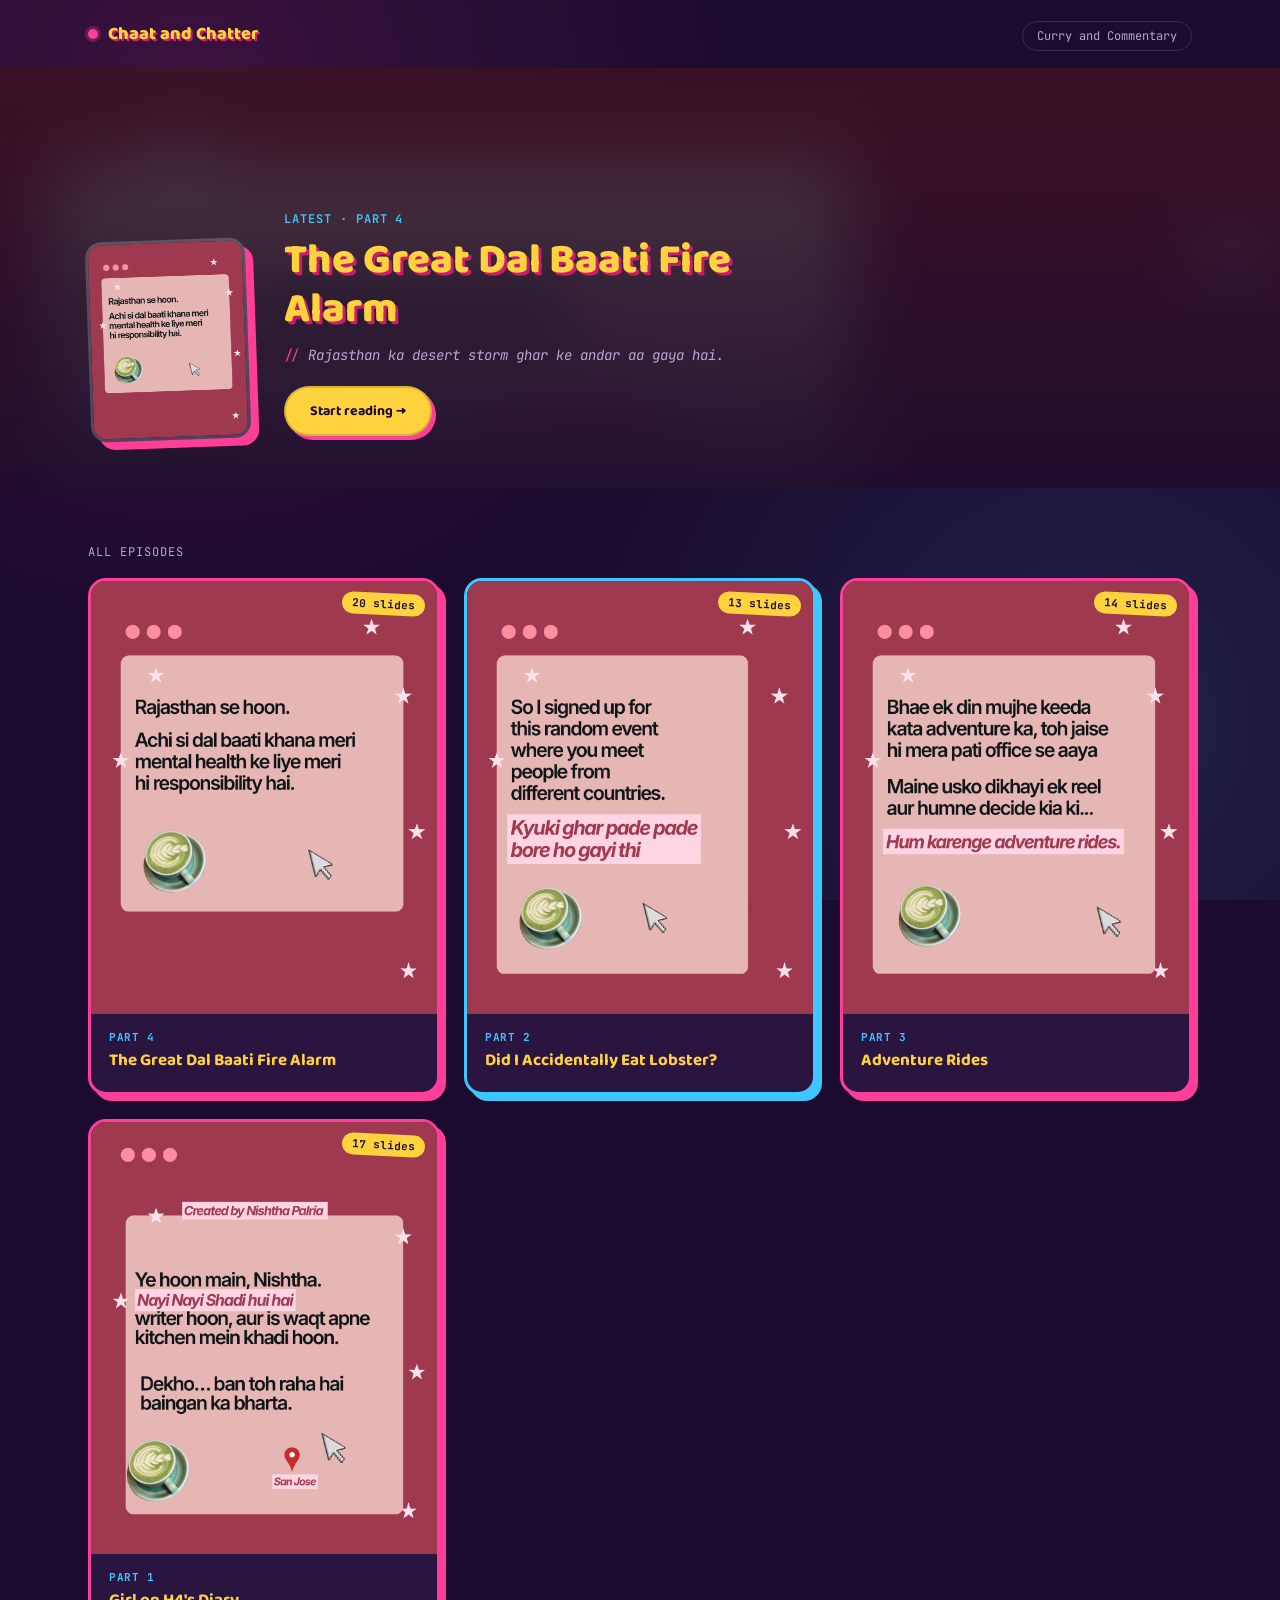
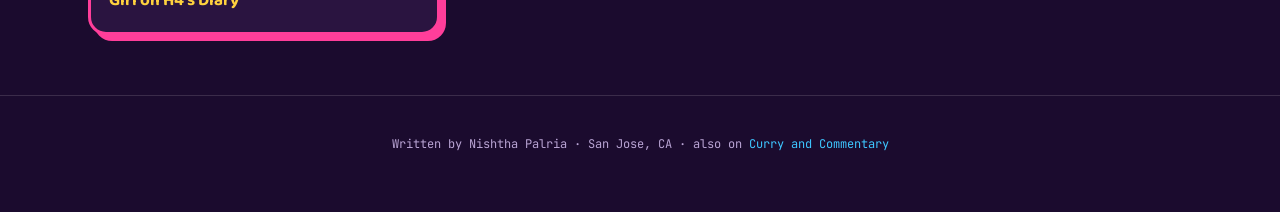
==== index.html @ 263d4913 "Add files via upload" ====
<!DOCTYPE html>
<html lang="en">
<head>
<meta charset="UTF-8">
<meta name="viewport" content="width=device-width, initial-scale=1.0">
<title>Chaat and Chatter</title>
<meta name="description" content="A swipe-through diary of small disasters, one green card at a time.">
<link rel="stylesheet" href="style.css">
</head>
<body>

  <header class="site-header">
    <div class="brand"><span class="dot"></span> Chaat and Chatter</div>
    <nav><a href="https://nishthapalria.github.io/curryandcommentary/">Curry and Commentary</a></nav>
  </header>

  <section class="hero">
    <div class="hero-bg" style="background-image: url('part4-slide-11.png');"></div>
    <div class="hero-scrim"></div>
    <div class="hero-content">
      <div class="hero-cover"><img src="part4-slide-01.png" alt=""></div>
      <div class="hero-text">
        <div class="hero-kicker">Latest &middot; Part 4</div>
        <h1 class="hero-title">The Great Dal Baati Fire Alarm</h1>
        <p class="hero-hook">Rajasthan ka desert storm ghar ke andar aa gaya hai.</p>
        <a class="hero-cta" href="part4.html">Start reading &rarr;</a>
      </div>
    </div>
  </section>

  <div class="section-label">All episodes</div>
  <div class="episode-grid">

    <a class="ep-card" href="part4.html">
      <div class="ep-card-img">
        <img src="part4-slide-01.png" alt="">
        <div class="ep-card-count">20 slides</div>
      </div>
      <div class="ep-card-body">
        <div class="ep-card-part">Part 4</div>
        <div class="ep-card-title">The Great Dal Baati Fire Alarm</div>
      </div>
    </a>

    <a class="ep-card" href="part2.html">
      <div class="ep-card-img">
        <img src="part2-slide-01.png" alt="">
        <div class="ep-card-count">13 slides</div>
      </div>
      <div class="ep-card-body">
        <div class="ep-card-part">Part 2</div>
        <div class="ep-card-title">Did I Accidentally Eat Lobster?</div>
      </div>
    </a>

    <a class="ep-card" href="part3.html">
      <div class="ep-card-img">
        <img src="part3-slide-01.png" alt="">
        <div class="ep-card-count">14 slides</div>
      </div>
      <div class="ep-card-body">
        <div class="ep-card-part">Part 3</div>
        <div class="ep-card-title">Adventure Rides</div>
      </div>
    </a>

    <a class="ep-card" href="part1.html">
      <div class="ep-card-img">
        <img src="part1-slide-01.png" alt="">
        <div class="ep-card-count">17 slides</div>
      </div>
      <div class="ep-card-body">
        <div class="ep-card-part">Part 1</div>
        <div class="ep-card-title">Girl on H4's Diary</div>
      </div>
    </a>

  </div>

  <footer class="site-footer">Written by Nishtha Palria &middot; San Jose, CA &middot; also on <a href="https://nishthapalria.github.io/curryandcommentary/" style="color: var(--blue);">Curry and Commentary</a></footer>

</body>
</html>
---- style.css ----
@import url('https://fonts.googleapis.com/css2?family=Baloo+2:wght@500;600;700;800&family=JetBrains+Mono:ital,wght@0,400;0,500;0,600;1,400;1,500&family=Sora:wght@400;500&display=swap');

* { box-sizing: border-box; }
:root {
  --bg: #1B0B2E;
  --bg-card: #2A1440;
  --pink: #FF3E9A;
  --pink-deep: #C91C6E;
  --blue: #3EC6FF;
  --yellow: #FFD23E;
  --text: #E8DFF5;
  --text-soft: #b9a4d4;
  --line: rgba(253,246,241,0.14);
}
body {
  margin: 0;
  background: var(--bg);
  background-image:
    radial-gradient(circle at 15% 10%, rgba(255,62,154,0.14), transparent 40%),
    radial-gradient(circle at 85% 80%, rgba(62,198,255,0.12), transparent 40%);
  background-attachment: fixed;
  color: var(--text);
  font-family: 'JetBrains Mono', monospace;
  -webkit-font-smoothing: antialiased;
}
a { color: inherit; text-decoration: none; }
img { max-width: 100%; display: block; }

.site-header {
  display: flex;
  align-items: center;
  justify-content: space-between;
  padding: 20px 28px;
  max-width: 1160px;
  margin: 0 auto;
}
.site-header .brand {
  display: flex;
  align-items: center;
  gap: 10px;
  font-family: 'Baloo 2', sans-serif;
  font-weight: 800;
  font-size: 18px;
  color: var(--yellow);
  text-shadow: 2px 2px 0 var(--pink-deep);
}
.site-header .brand .dot {
  width: 10px; height: 10px; border-radius: 50%; background: var(--pink);
  box-shadow: 0 0 0 3px rgba(255,62,154,0.25);
}
.site-header nav a {
  font-size: 12px;
  color: var(--text-soft);
  border: 1.5px solid var(--line);
  padding: 6px 14px;
  border-radius: 999px;
}
.site-footer {
  text-align: center;
  padding: 40px 24px 60px;
  font-size: 12px;
  color: var(--text-soft);
  border-top: 1px solid var(--line);
  margin-top: 40px;
}

.hero {
  position: relative;
  overflow: hidden;
  margin: 0 0 56px;
  min-height: 420px;
  display: flex;
  align-items: flex-end;
}
.hero-bg {
  position: absolute; inset: 0;
  background-size: cover;
  background-position: center 20%;
  filter: blur(30px) brightness(0.4) saturate(1.3);
  transform: scale(1.15);
}
.hero-scrim {
  position: absolute; inset: 0;
  background: linear-gradient(180deg, rgba(27,11,46,0.25) 0%, rgba(27,11,46,0.9) 100%);
}
.hero-content {
  position: relative;
  z-index: 2;
  max-width: 1160px;
  margin: 0 auto;
  width: 100%;
  padding: 48px 28px 48px;
  display: flex;
  align-items: flex-end;
  gap: 36px;
}
.hero-cover {
  width: 160px;
  aspect-ratio: 4/5;
  border-radius: 16px;
  overflow: hidden;
  box-shadow: 8px 8px 0 var(--pink);
  flex-shrink: 0;
  border: 3px solid rgba(255,255,255,0.2);
  transform: rotate(-2deg);
}
.hero-cover img { width: 100%; height: 100%; object-fit: cover; }
.hero-text { padding-bottom: 4px; }
.hero-kicker {
  font-size: 12px; letter-spacing: 0.08em; text-transform: uppercase;
  color: var(--blue); margin-bottom: 10px; font-weight: 600;
}
.hero-title {
  font-family: 'Baloo 2', sans-serif; font-weight: 800;
  font-size: clamp(26px, 4vw, 42px); line-height: 1.15; margin: 0 0 12px; max-width: 560px;
  color: var(--yellow); text-shadow: 3px 3px 0 var(--pink-deep);
}
.hero-hook { font-style: italic; font-size: 14px; color: var(--text-soft); max-width: 480px; margin: 0 0 22px; }
.hero-hook::before { content: "// "; color: var(--pink); font-style: normal; }
.hero-cta {
  display: inline-flex; align-items: center; gap: 8px;
  background: var(--yellow); color: var(--bg);
  font-weight: 700; font-size: 14px; font-family: 'Baloo 2', sans-serif;
  padding: 12px 24px; border-radius: 999px;
  border: 2px solid rgba(0,0,0,0.15);
  box-shadow: 4px 4px 0 var(--pink);
  transition: transform 0.15s ease, box-shadow 0.15s ease;
}
.hero-cta:hover { transform: translate(-2px,-2px); box-shadow: 6px 6px 0 var(--pink); }

.section-label {
  max-width: 1160px; margin: 0 auto; padding: 0 28px;
  font-size: 12px; letter-spacing: 0.08em; text-transform: uppercase; color: var(--text-soft);
  margin-bottom: 18px;
}
.episode-grid {
  max-width: 1160px; margin: 0 auto 60px; padding: 0 28px;
  display: grid; grid-template-columns: repeat(3, minmax(0,1fr)); gap: 24px;
}
.ep-card {
  border-radius: 18px; overflow: hidden; background: var(--bg-card);
  border: 3px solid var(--pink);
  box-shadow: 6px 6px 0 var(--pink);
  transition: transform 0.15s ease, box-shadow 0.15s ease;
}
.ep-card:nth-child(2) { border-color: var(--blue); box-shadow: 6px 6px 0 var(--blue); }
.ep-card:hover { transform: translate(-3px,-3px); }
.ep-card:nth-child(1):hover { box-shadow: 9px 9px 0 var(--pink); }
.ep-card:nth-child(2):hover { box-shadow: 9px 9px 0 var(--blue); }
.ep-card:nth-child(3):hover { box-shadow: 9px 9px 0 var(--pink); }
.ep-card-img { aspect-ratio: 4/5; overflow: hidden; position: relative; }
.ep-card-img img { width: 100%; height: 100%; object-fit: cover; }
.ep-card-count {
  position: absolute; top: 12px; right: 12px;
  background: var(--yellow); color: var(--bg);
  font-size: 11px; font-weight: 700; padding: 4px 10px; border-radius: 999px;
  transform: rotate(3deg);
}
.ep-card-body { padding: 16px 18px 20px; }
.ep-card-part { font-size: 11px; letter-spacing: 0.06em; text-transform: uppercase; color: var(--blue); font-weight: 700; }
.ep-card-title { font-family: 'Baloo 2', sans-serif; font-size: 17px; font-weight: 700; margin: 6px 0 0; line-height: 1.3; color: var(--yellow); }
@media (max-width: 760px) {
  .episode-grid { grid-template-columns: 1fr; }
  .hero-content { flex-direction: column; align-items: flex-start; }
  .hero-cover { width: 120px; }
}

.viewer-page { position: relative; min-height: 100vh; }
.viewer-ambient { position: fixed; inset: 0; z-index: 0; overflow: hidden; }
.viewer-ambient img {
  width: 100%; height: 100%; object-fit: cover;
  filter: blur(44px) brightness(0.35) saturate(1.3);
  transform: scale(1.2);
  transition: opacity 0.4s ease;
}
.viewer-ambient::after {
  content: ""; position: absolute; inset: 0;
  background:
    radial-gradient(circle at 15% 10%, rgba(255,62,154,0.18), transparent 40%),
    radial-gradient(circle at 85% 80%, rgba(62,198,255,0.16), transparent 40%),
    rgba(27,11,46,0.35);
}
.viewer-header { position: relative; z-index: 2; }

.viewer-layout {
  position: relative; z-index: 2;
  max-width: 1160px; margin: 0 auto;
  padding: 20px 28px 80px;
  display: grid;
  grid-template-columns: 1fr;
  gap: 40px;
}
@media (min-width: 900px) {
  .viewer-layout { grid-template-columns: 420px 1fr; align-items: start; }
  .viewer-stage-col { position: sticky; top: 32px; }
}

.h4d-carousel-wrap { width: 100%; max-width: 420px; margin: 0 auto; }
.h4d-stage {
  position: relative; border-radius: 26px; overflow: hidden;
  background: var(--bg-card);
  border: 4px solid var(--pink);
  box-shadow: 10px 10px 0 var(--blue);
}
.h4d-track { display: flex; overflow-x: auto; scroll-snap-type: x mandatory; scrollbar-width: none; -ms-overflow-style: none; touch-action: pan-y; }
.h4d-track::-webkit-scrollbar { display: none; }
.h4d-slide { flex: 0 0 100%; scroll-snap-align: center; aspect-ratio: 4 / 5; }
.h4d-slide img { width: 100%; height: 100%; object-fit: cover; display: block; }
.h4d-nav-btn {
  position: absolute; top: 50%; transform: translateY(-50%);
  width: 40px; height: 40px; border-radius: 50%;
  border: 2px solid var(--bg); background: var(--yellow); color: var(--bg);
  font-size: 18px; display: flex; align-items: center; justify-content: center; cursor: pointer;
  box-shadow: 3px 3px 0 rgba(0,0,0,0.4);
}
.h4d-nav-prev { left: 12px; }
.h4d-nav-next { right: 12px; }
.h4d-nav-btn:disabled { opacity: 0.25; cursor: default; pointer-events: none; }
.h4d-counter {
  position: absolute; top: 14px; right: 16px;
  background: var(--pink); color: #fff;
  font-size: 12px; font-weight: 700; padding: 4px 10px; border-radius: 999px;
}
.h4d-dots { display: flex; justify-content: center; gap: 6px; margin-top: 16px; flex-wrap: wrap; }
.h4d-dot { width: 8px; height: 8px; border-radius: 50%; background: rgba(253,246,241,0.25); border: none; padding: 0; cursor: pointer; }
.h4d-dot.active { background: var(--yellow); transform: scale(1.3); }
.swipe-hint { text-align: center; font-size: 12px; color: var(--text-soft); margin-top: 14px; }
.swipe-hint::before { content: "> "; color: var(--pink); }

.engagement { text-align: center; margin-top: 20px; }
.engagement #like-btn {
  font-family: 'Baloo 2', sans-serif; font-weight: 700; font-size: 0.9rem;
  background: var(--bg-card); border: 2px solid var(--pink); color: var(--text);
  padding: 10px 22px; border-radius: 999px; cursor: pointer;
  box-shadow: 3px 3px 0 var(--pink);
  transition: transform 0.15s ease, box-shadow 0.15s ease;
}
.engagement #like-btn:hover { transform: translate(-2px,-2px); box-shadow: 5px 5px 0 var(--pink); }
#disqus_thread { margin-top: 20px; }
.ep-info #disqus_thread { color-scheme: dark; }

.ep-info .back-link { font-size: 13px; color: var(--text-soft); display: inline-flex; align-items: center; gap: 6px; margin-bottom: 18px; }
.ep-info .part-label { font-size: 12px; letter-spacing: 0.08em; text-transform: uppercase; color: var(--blue); font-weight: 700; }
.ep-info h1 {
  font-family: 'Baloo 2', sans-serif; font-weight: 800;
  font-size: clamp(26px, 3.4vw, 36px); margin: 10px 0 14px; line-height: 1.2;
  color: var(--yellow); text-shadow: 3px 3px 0 var(--pink-deep);
}
.ep-info .hook { font-style: italic; font-size: 14px; color: var(--text-soft); margin: 0 0 24px; max-width: 480px; }
.ep-info .hook::before { content: "// "; color: var(--pink); font-style: normal; }
.ep-info .meta-row { display: flex; gap: 12px; font-size: 12px; color: var(--text-soft); margin-bottom: 28px; }
.ep-info .meta-row span {
  background: var(--bg-card); border: 1px solid var(--line);
  padding: 5px 12px; border-radius: 999px;
}
.ep-info .divider { height: 2px; background: repeating-linear-gradient(90deg, var(--pink), var(--pink) 6px, transparent 6px, transparent 12px); margin: 28px 0; opacity: 0.5; }
.ep-story { margin: 8px 0 4px; max-width: 480px; }
.ep-story p { font-family: 'Sora', sans-serif; font-weight: 400; font-size: 0.95rem; line-height: 1.8; color: var(--text); margin: 0 0 16px; }
.ep-story p.story-closing { font-style: italic; color: var(--text-soft); border-left: 2px solid var(--pink); padding-left: 14px; }
.more-label { font-size: 12px; letter-spacing: 0.08em; text-transform: uppercase; color: var(--text-soft); margin-bottom: 14px; }
.more-list { display: flex; flex-direction: column; gap: 12px; }
.more-card {
  display: flex; gap: 14px; align-items: center;
  background: var(--bg-card);
  border: 2px solid var(--line);
  border-radius: 14px; padding: 10px;
  transition: border-color 0.2s ease, transform 0.15s ease;
}
.more-card:hover { border-color: var(--blue); transform: translateX(3px); }
.more-card img { width: 52px; height: 65px; object-fit: cover; border-radius: 8px; flex-shrink: 0; border: 2px solid rgba(255,255,255,0.15); }
.more-card .mc-part { font-size: 10px; text-transform: uppercase; letter-spacing: 0.06em; color: var(--blue); font-weight: 700; }
.more-card .mc-title { font-family: 'Baloo 2', sans-serif; font-size: 14px; font-weight: 700; color: var(--yellow); margin-top: 2px; line-height: 1.3; }
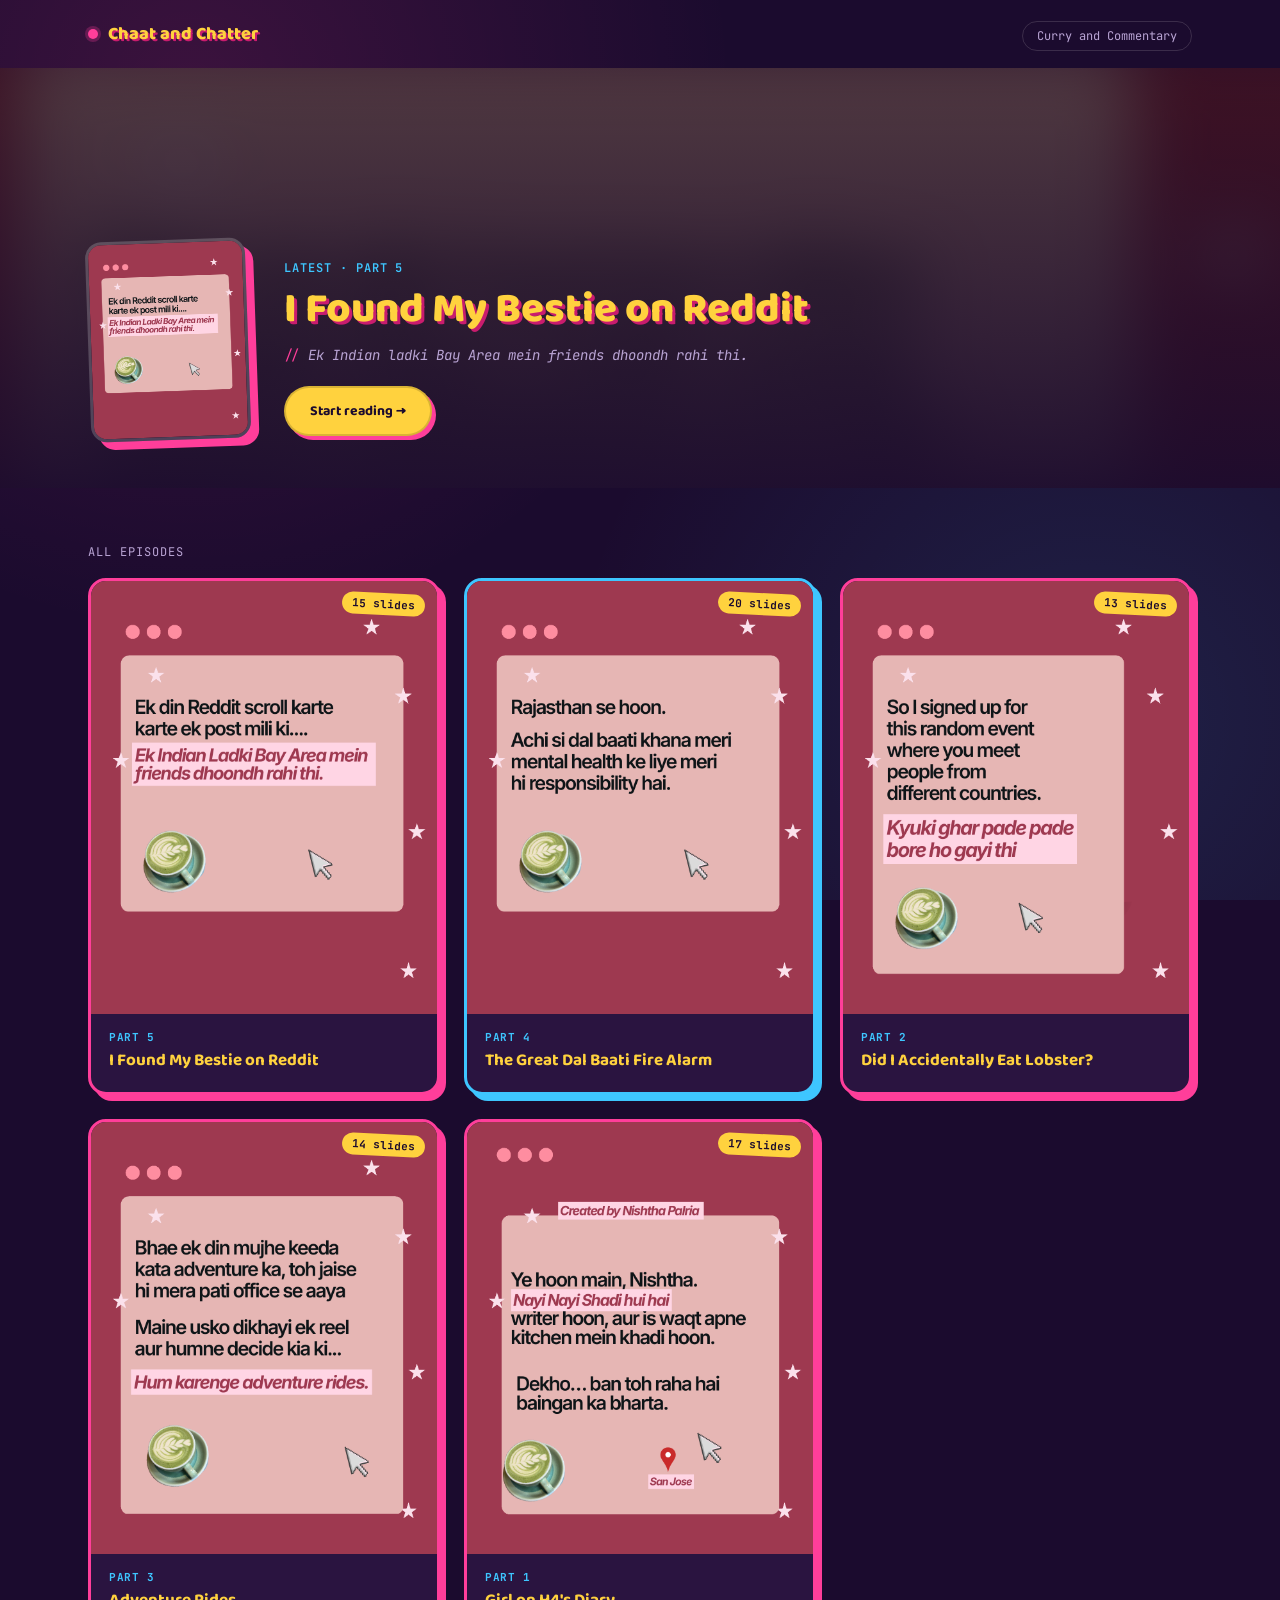
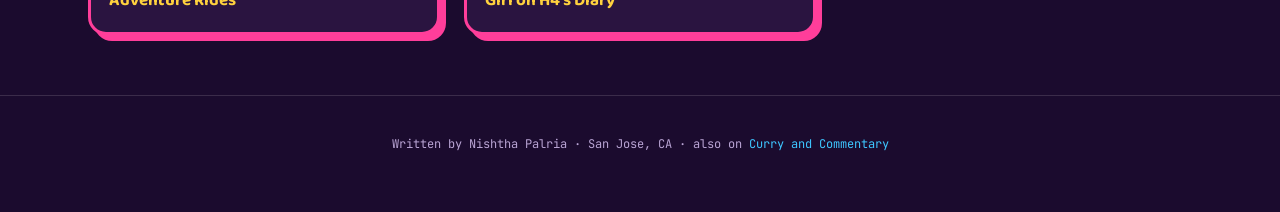
==== commit 2b1fba51: "Add files via upload" ====
--- a/index.html
+++ b/index.html
@@ -15,21 +15,32 @@
   </header>
 
   <section class="hero">
-    <div class="hero-bg" style="background-image: url('part4-slide-11.png');"></div>
+    <div class="hero-bg" style="background-image: url('part5-slide-08.png');"></div>
     <div class="hero-scrim"></div>
     <div class="hero-content">
-      <div class="hero-cover"><img src="part4-slide-01.png" alt=""></div>
+      <div class="hero-cover"><img src="part5-slide-01.png" alt=""></div>
       <div class="hero-text">
-        <div class="hero-kicker">Latest &middot; Part 4</div>
-        <h1 class="hero-title">The Great Dal Baati Fire Alarm</h1>
-        <p class="hero-hook">Rajasthan ka desert storm ghar ke andar aa gaya hai.</p>
-        <a class="hero-cta" href="part4.html">Start reading &rarr;</a>
+        <div class="hero-kicker">Latest &middot; Part 5</div>
+        <h1 class="hero-title">I Found My Bestie on Reddit</h1>
+        <p class="hero-hook">Ek Indian ladki Bay Area mein friends dhoondh rahi thi.</p>
+        <a class="hero-cta" href="part5.html">Start reading &rarr;</a>
       </div>
     </div>
   </section>
 
   <div class="section-label">All episodes</div>
   <div class="episode-grid">
+
+    <a class="ep-card" href="part5.html">
+      <div class="ep-card-img">
+        <img src="part5-slide-01.png" alt="">
+        <div class="ep-card-count">15 slides</div>
+      </div>
+      <div class="ep-card-body">
+        <div class="ep-card-part">Part 5</div>
+        <div class="ep-card-title">I Found My Bestie on Reddit</div>
+      </div>
+    </a>
 
     <a class="ep-card" href="part4.html">
       <div class="ep-card-img">
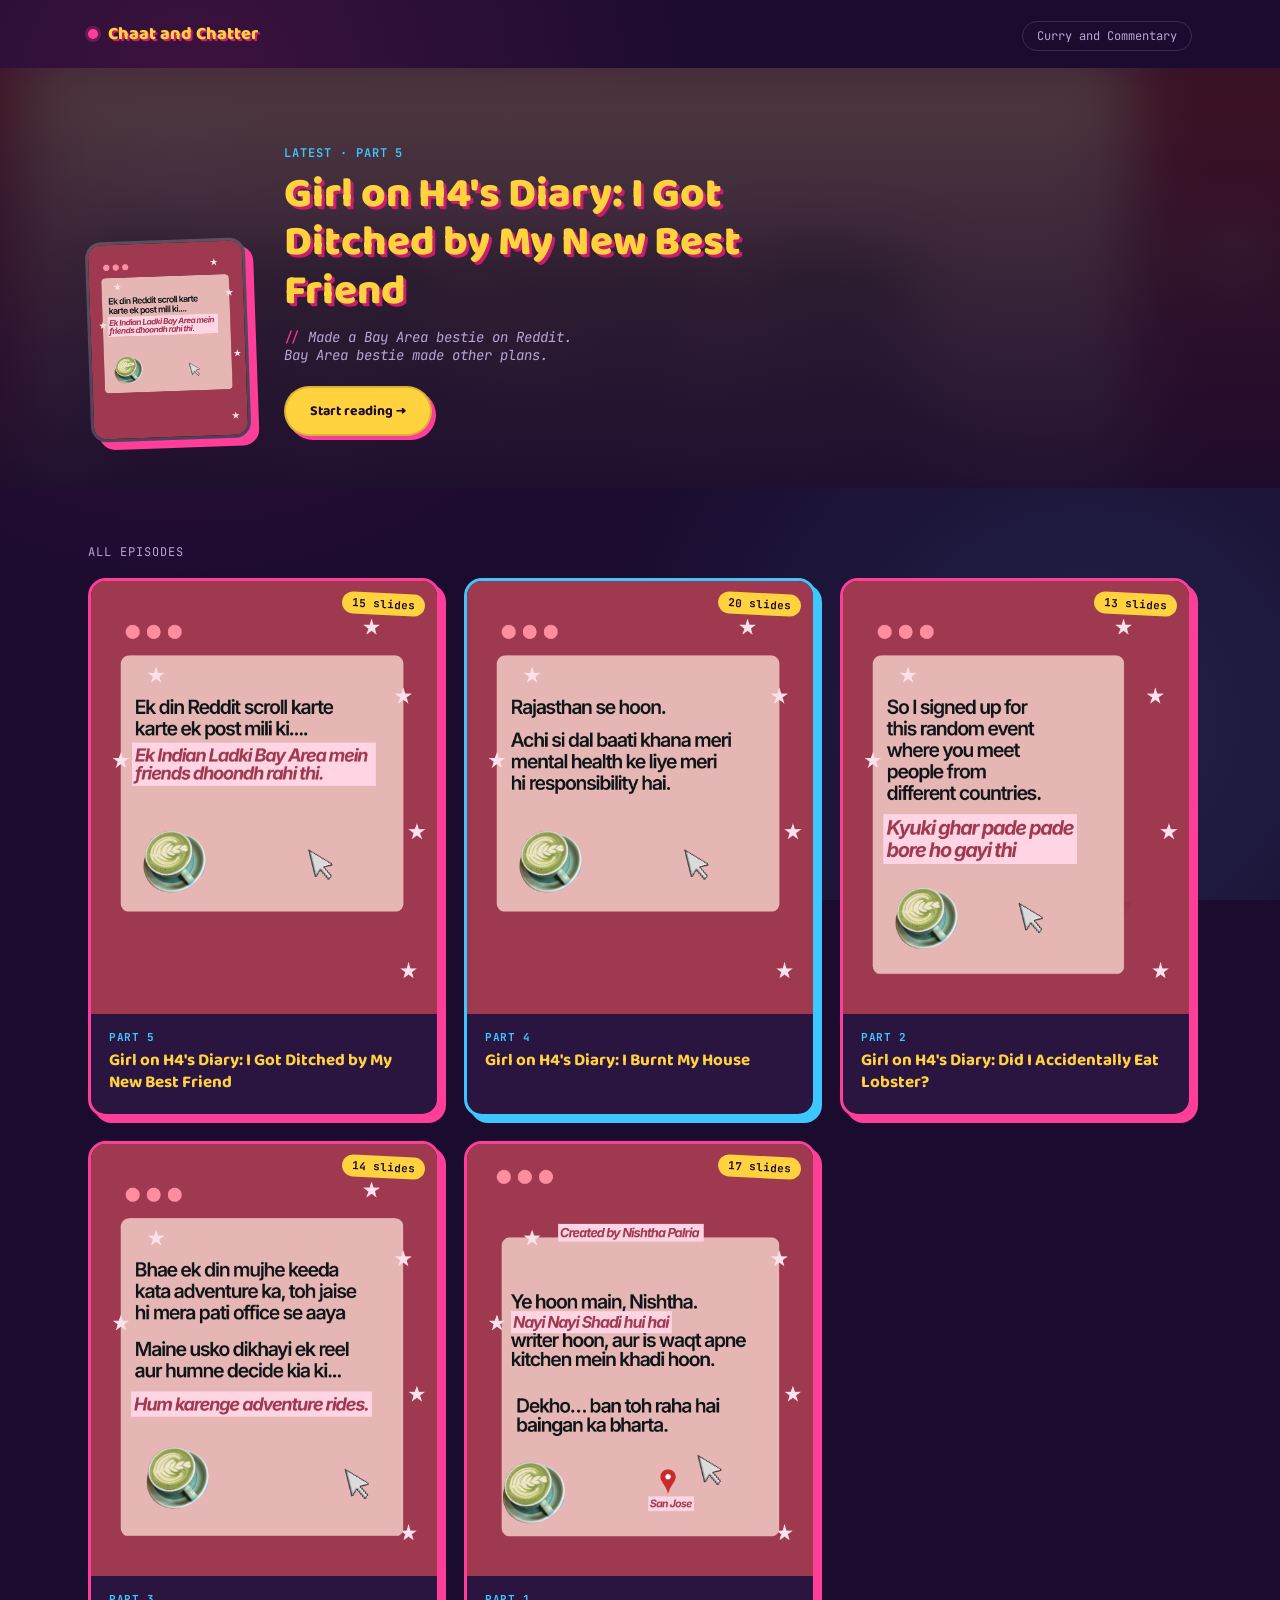
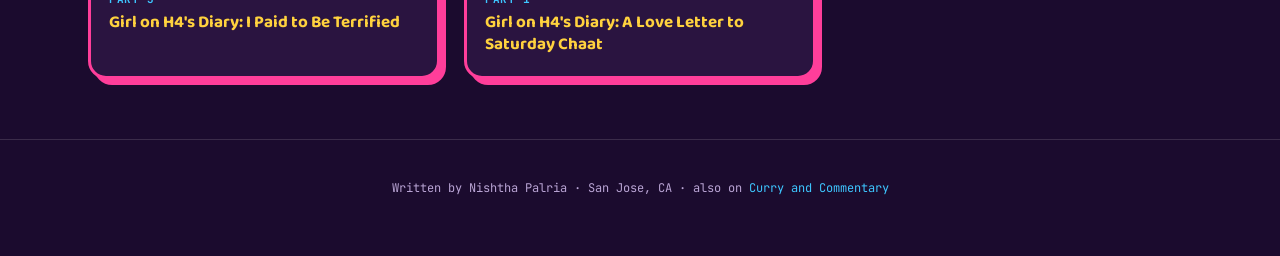
==== commit 17bb2081: "Add files via upload" ====
--- a/index.html
+++ b/index.html
@@ -21,8 +21,8 @@
       <div class="hero-cover"><img src="part5-slide-01.png" alt=""></div>
       <div class="hero-text">
         <div class="hero-kicker">Latest &middot; Part 5</div>
-        <h1 class="hero-title">I Found My Bestie on Reddit</h1>
-        <p class="hero-hook">Ek Indian ladki Bay Area mein friends dhoondh rahi thi.</p>
+        <h1 class="hero-title">Girl on H4's Diary: I Got Ditched by My New Best Friend</h1>
+        <p class="hero-hook">Made a Bay Area bestie on Reddit.<br>Bay Area bestie made other plans.</p>
         <a class="hero-cta" href="part5.html">Start reading &rarr;</a>
       </div>
     </div>
@@ -38,7 +38,7 @@
       </div>
       <div class="ep-card-body">
         <div class="ep-card-part">Part 5</div>
-        <div class="ep-card-title">I Found My Bestie on Reddit</div>
+        <div class="ep-card-title">Girl on H4's Diary: I Got Ditched by My New Best Friend</div>
       </div>
     </a>
 
@@ -49,7 +49,7 @@
       </div>
       <div class="ep-card-body">
         <div class="ep-card-part">Part 4</div>
-        <div class="ep-card-title">The Great Dal Baati Fire Alarm</div>
+        <div class="ep-card-title">Girl on H4's Diary: I Burnt My House</div>
       </div>
     </a>
 
@@ -60,7 +60,7 @@
       </div>
       <div class="ep-card-body">
         <div class="ep-card-part">Part 2</div>
-        <div class="ep-card-title">Did I Accidentally Eat Lobster?</div>
+        <div class="ep-card-title">Girl on H4's Diary: Did I Accidentally Eat Lobster?</div>
       </div>
     </a>
 
@@ -71,7 +71,7 @@
       </div>
       <div class="ep-card-body">
         <div class="ep-card-part">Part 3</div>
-        <div class="ep-card-title">Adventure Rides</div>
+        <div class="ep-card-title">Girl on H4's Diary: I Paid to Be Terrified</div>
       </div>
     </a>
 
@@ -82,7 +82,7 @@
       </div>
       <div class="ep-card-body">
         <div class="ep-card-part">Part 1</div>
-        <div class="ep-card-title">Girl on H4's Diary</div>
+        <div class="ep-card-title">Girl on H4's Diary: A Love Letter to Saturday Chaat</div>
       </div>
     </a>
 
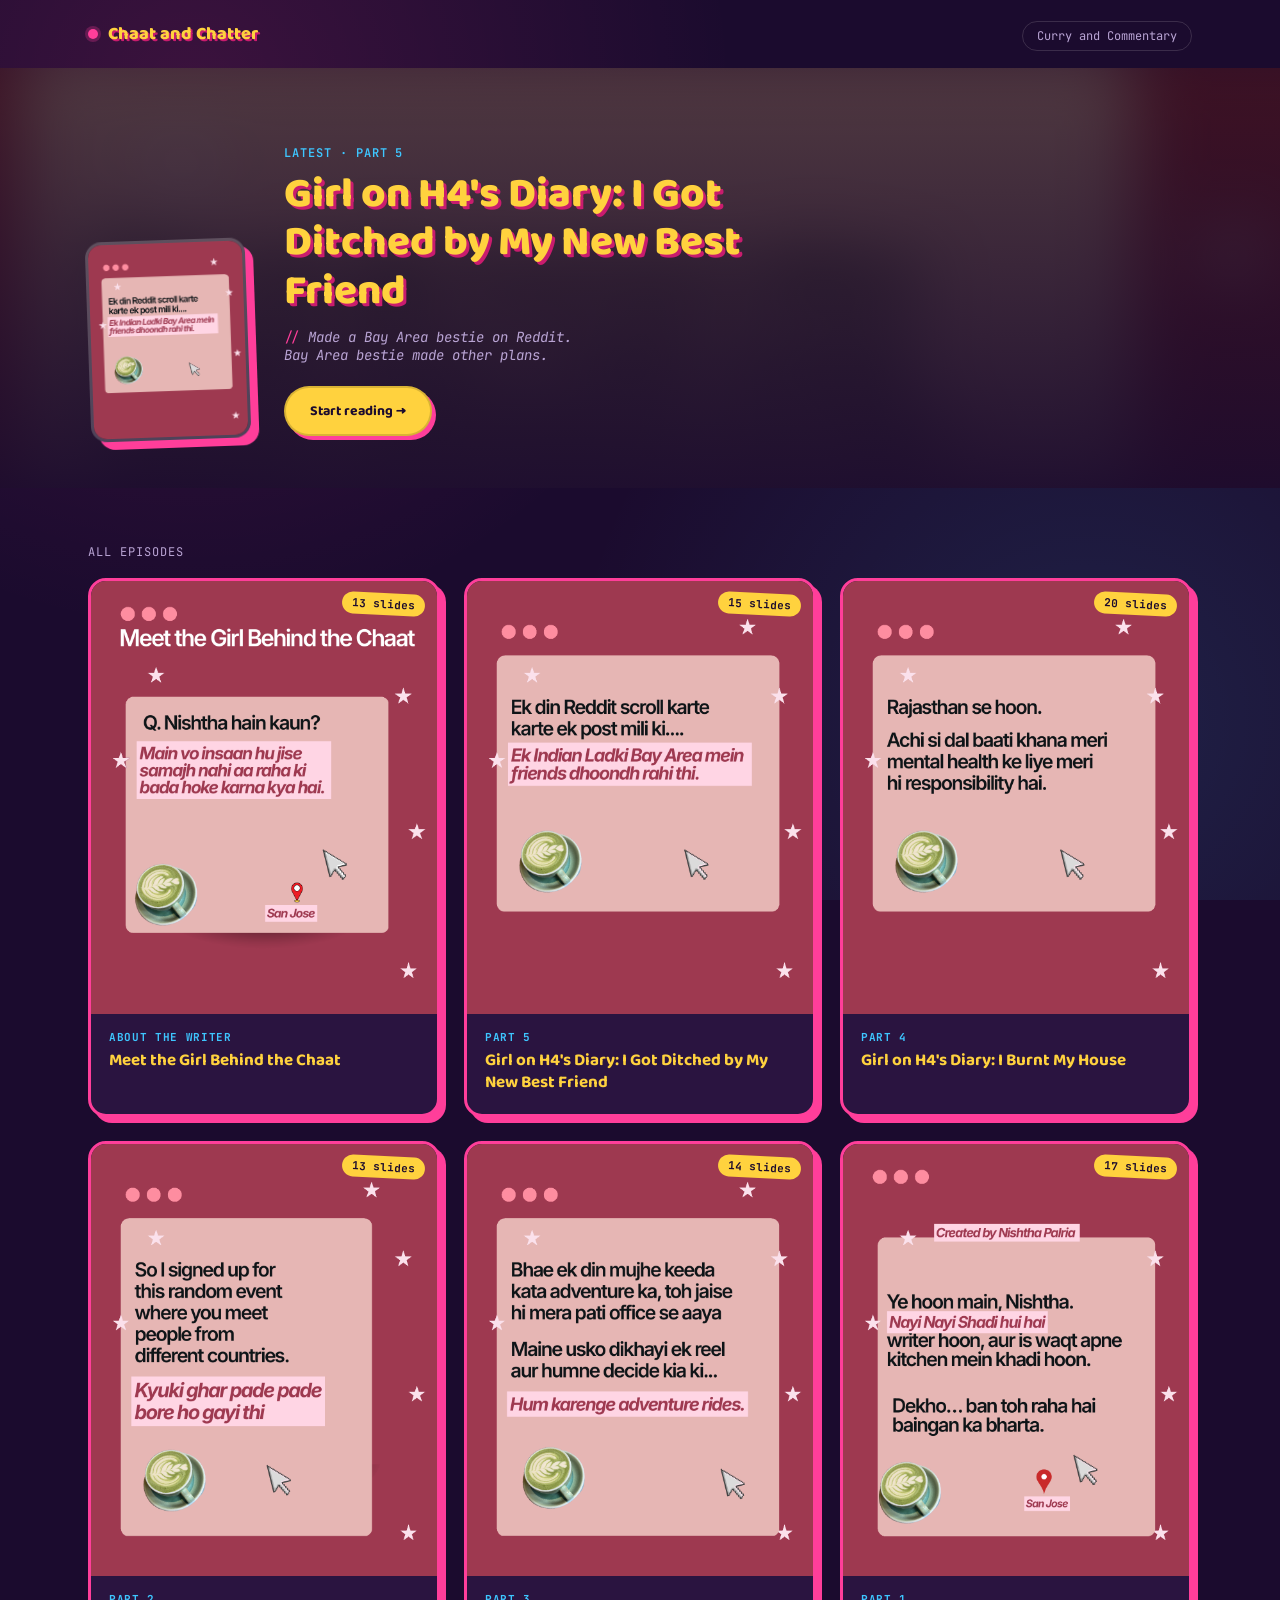
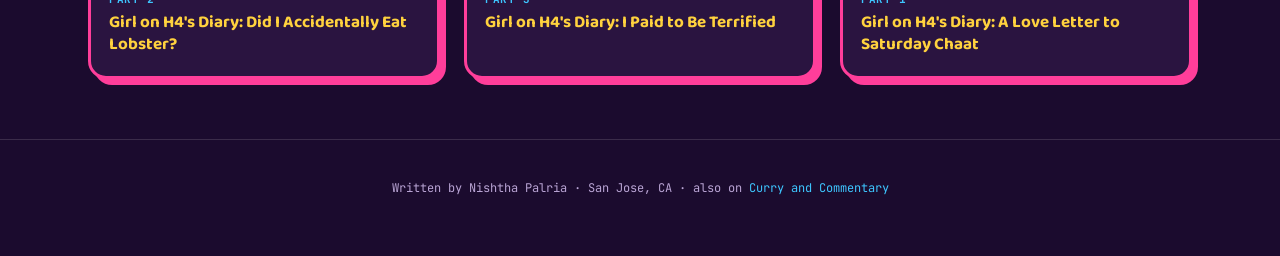
==== commit a2ccc90a: "Add files via upload" ====
--- a/index.html
+++ b/index.html
@@ -30,6 +30,17 @@
 
   <div class="section-label">All episodes</div>
   <div class="episode-grid">
+
+    <a class="ep-card" href="meet.html">
+      <div class="ep-card-img">
+        <img src="meet-slide-01.png" alt="">
+        <div class="ep-card-count">13 slides</div>
+      </div>
+      <div class="ep-card-body">
+        <div class="ep-card-part">About the writer</div>
+        <div class="ep-card-title">Meet the Girl Behind the Chaat</div>
+      </div>
+    </a>
 
     <a class="ep-card" href="part5.html">
       <div class="ep-card-img">
--- a/style.css
+++ b/style.css
@@ -102,7 +102,7 @@
   box-shadow: 8px 8px 0 var(--pink);
   flex-shrink: 0;
   border: 3px solid rgba(255,255,255,0.2);
-  transform: rotate(-2deg);
+  transform: rotate(-2deg) translateZ(0);
 }
 .hero-cover img { width: 100%; height: 100%; object-fit: cover; }
 .hero-text { padding-bottom: 4px; }
@@ -143,12 +143,8 @@
   box-shadow: 6px 6px 0 var(--pink);
   transition: transform 0.15s ease, box-shadow 0.15s ease;
 }
-.ep-card:nth-child(2) { border-color: var(--blue); box-shadow: 6px 6px 0 var(--blue); }
-.ep-card:hover { transform: translate(-3px,-3px); }
-.ep-card:nth-child(1):hover { box-shadow: 9px 9px 0 var(--pink); }
-.ep-card:nth-child(2):hover { box-shadow: 9px 9px 0 var(--blue); }
-.ep-card:nth-child(3):hover { box-shadow: 9px 9px 0 var(--pink); }
-.ep-card-img { aspect-ratio: 4/5; overflow: hidden; position: relative; }
+.ep-card:hover { transform: translate(-3px,-3px); box-shadow: 9px 9px 0 var(--pink); }
+.ep-card-img { aspect-ratio: 4/5; overflow: hidden; position: relative; transform: translateZ(0); -webkit-transform: translateZ(0); }
 .ep-card-img img { width: 100%; height: 100%; object-fit: cover; }
 .ep-card-count {
   position: absolute; top: 12px; right: 12px;
@@ -236,6 +232,22 @@
   transition: transform 0.15s ease, box-shadow 0.15s ease;
 }
 .engagement #like-btn:hover { transform: translate(-2px,-2px); box-shadow: 5px 5px 0 var(--pink); }
+
+.share-row {
+  display: flex; justify-content: center; gap: 8px; flex-wrap: wrap;
+  margin-top: 12px;
+}
+.share-btn {
+  font-family: 'Baloo 2', sans-serif; font-weight: 700; font-size: 0.78rem;
+  background: var(--bg-card); border: 2px solid var(--blue); color: var(--text);
+  padding: 8px 14px; border-radius: 999px; cursor: pointer;
+  box-shadow: 3px 3px 0 var(--blue);
+  transition: transform 0.15s ease, box-shadow 0.15s ease;
+  display: inline-flex; align-items: center; gap: 4px;
+}
+.share-btn:hover { transform: translate(-2px,-2px); box-shadow: 5px 5px 0 var(--blue); }
+.share-btn.share-wa { border-color: #25D366; box-shadow: 3px 3px 0 #25D366; }
+.share-btn.share-wa:hover { box-shadow: 5px 5px 0 #25D366; }
 #disqus_thread { margin-top: 20px; }
 .ep-info #disqus_thread { color-scheme: dark; }
 
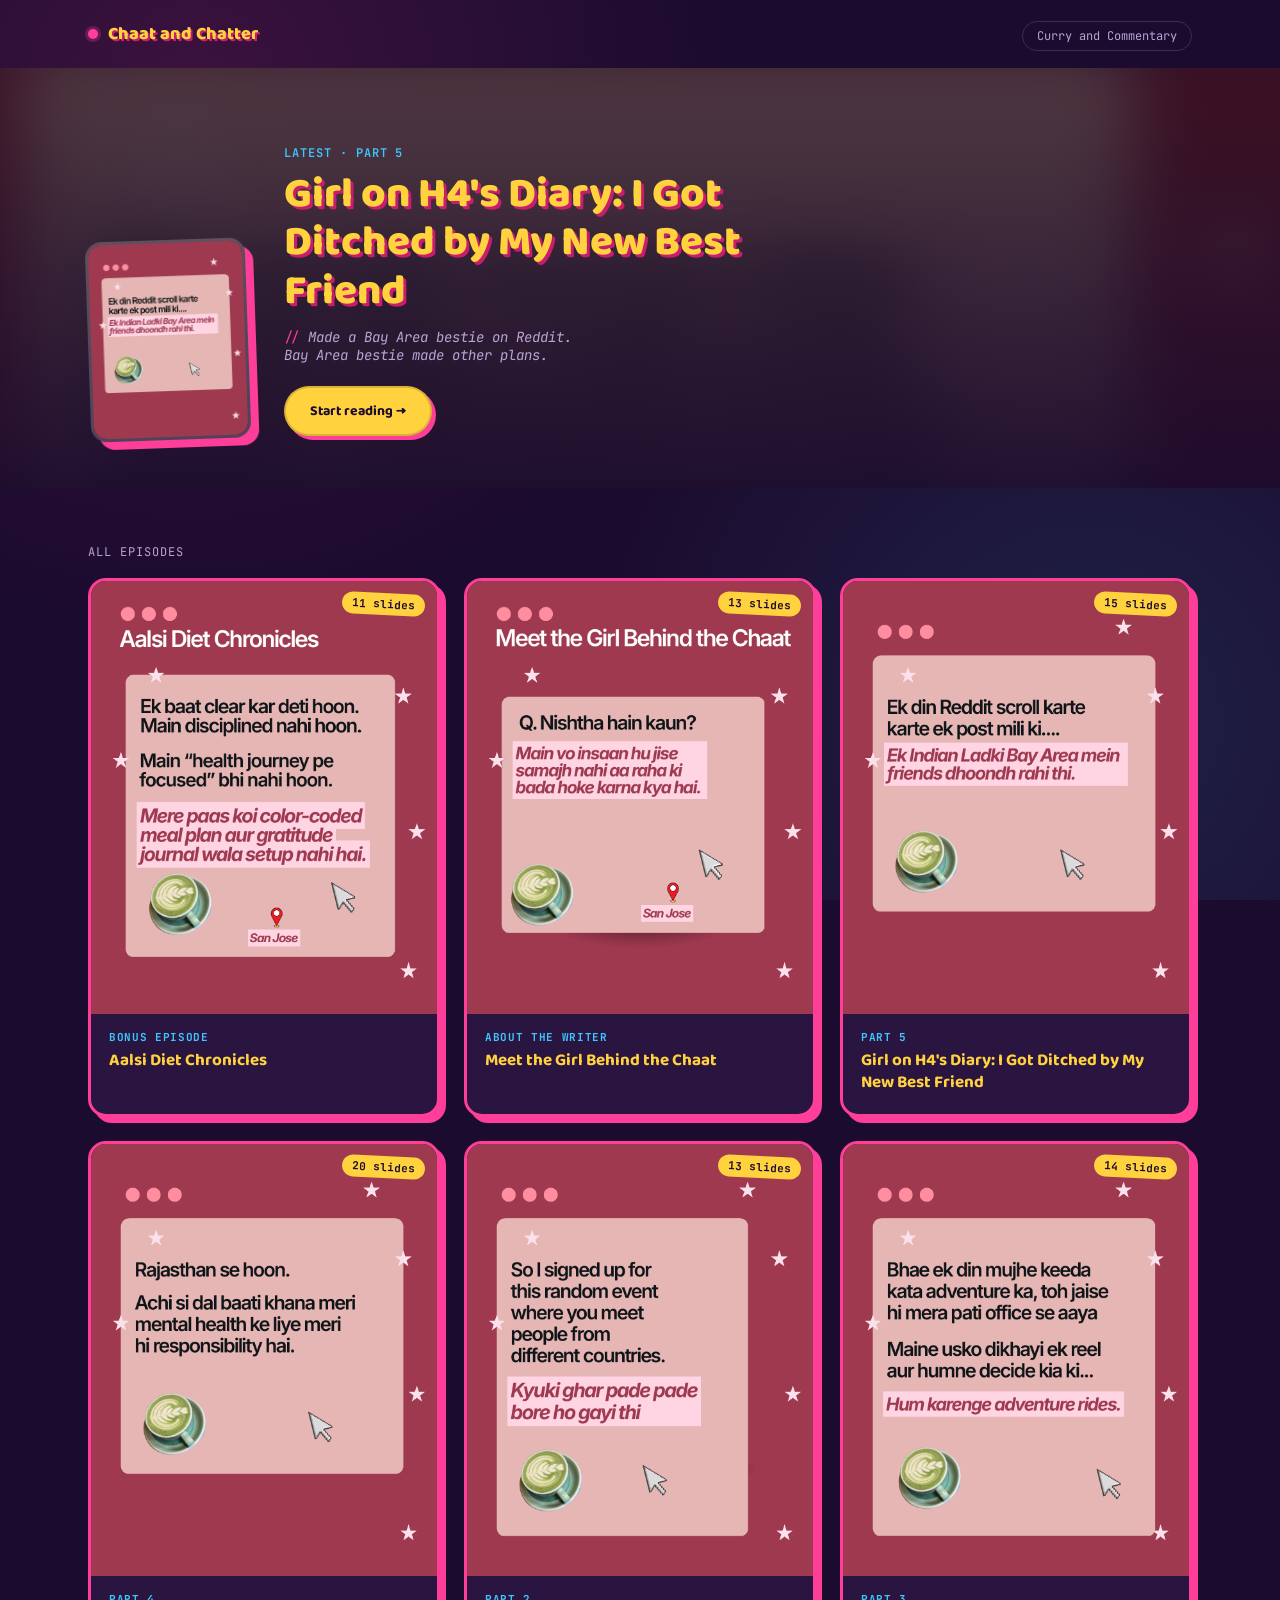
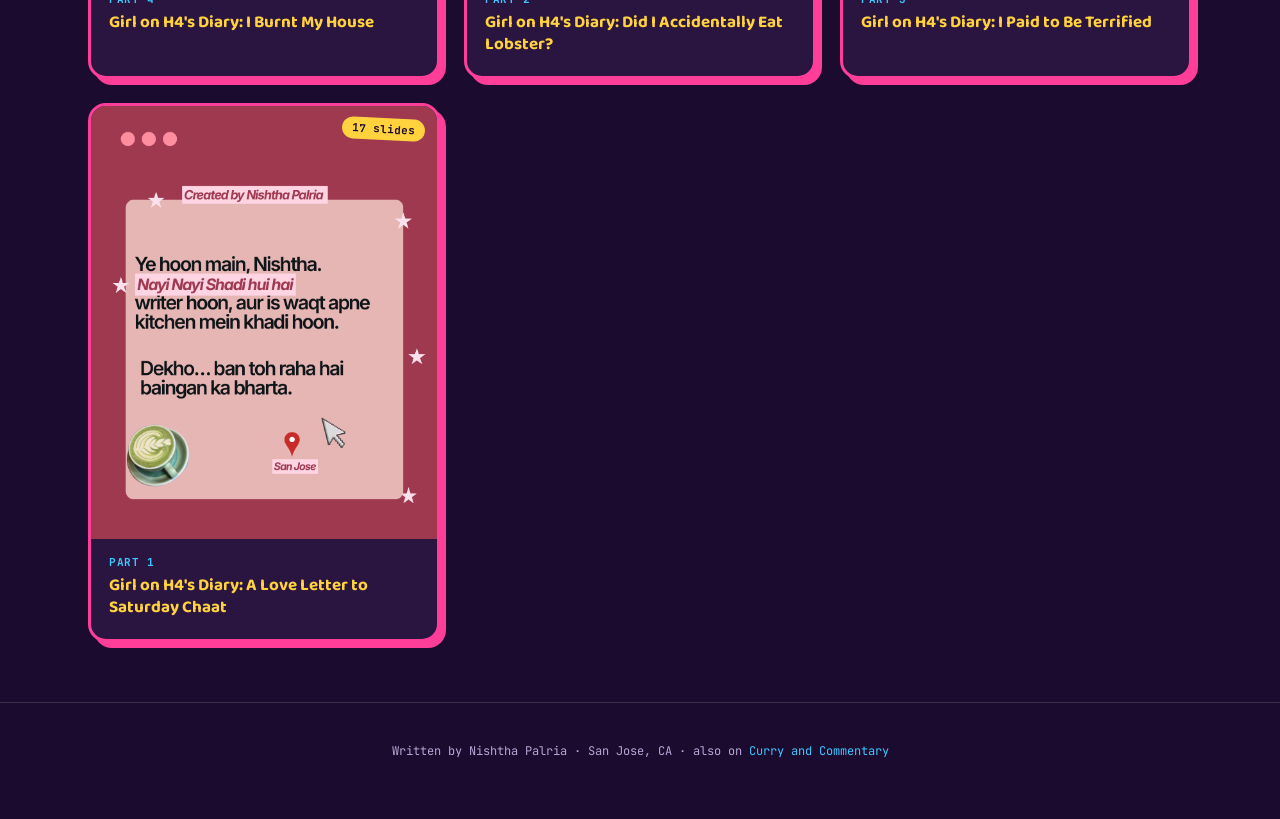
==== commit 10931564: "Add files via upload" ====
--- a/index.html
+++ b/index.html
@@ -5,7 +5,7 @@
 <meta name="viewport" content="width=device-width, initial-scale=1.0">
 <title>Chaat and Chatter</title>
 <meta name="description" content="A swipe-through diary of small disasters, one green card at a time.">
-<link rel="stylesheet" href="style.css">
+<link rel="stylesheet" href="style.css?v=2">
 </head>
 <body>
 
@@ -31,7 +31,11 @@
   <div class="section-label">All episodes</div>
   <div class="episode-grid">
 
-    <a class="ep-card" href="meet.html">
+    <a class="ep-card" href="aalsi.html">
+        <div class="ep-card-img"><img src="aalsi-slide-01.png" alt=""><div class="ep-card-count">11 slides</div></div>
+        <div class="ep-card-body"><div class="ep-card-part">Bonus episode</div><div class="ep-card-title">Aalsi Diet Chronicles</div></div>
+      </a>
+      <a class="ep-card" href="meet.html">
       <div class="ep-card-img">
         <img src="meet-slide-01.png" alt="">
         <div class="ep-card-count">13 slides</div>
--- a/style.css
+++ b/style.css
@@ -203,21 +203,20 @@
 .h4d-slide { flex: 0 0 100%; scroll-snap-align: center; aspect-ratio: 4 / 5; }
 .h4d-slide img { width: 100%; height: 100%; object-fit: cover; display: block; }
 .h4d-nav-btn {
-  position: absolute; top: 50%; transform: translateY(-50%);
+  flex: 0 0 auto;
   width: 40px; height: 40px; border-radius: 50%;
   border: 2px solid var(--bg); background: var(--yellow); color: var(--bg);
   font-size: 18px; display: flex; align-items: center; justify-content: center; cursor: pointer;
   box-shadow: 3px 3px 0 rgba(0,0,0,0.4);
 }
-.h4d-nav-prev { left: 12px; }
-.h4d-nav-next { right: 12px; }
+.h4d-controls { display: flex; align-items: center; justify-content: space-between; gap: 10px; margin-top: 18px; }
 .h4d-nav-btn:disabled { opacity: 0.25; cursor: default; pointer-events: none; }
 .h4d-counter {
   position: absolute; top: 14px; right: 16px;
   background: var(--pink); color: #fff;
   font-size: 12px; font-weight: 700; padding: 4px 10px; border-radius: 999px;
 }
-.h4d-dots { display: flex; justify-content: center; gap: 6px; margin-top: 16px; flex-wrap: wrap; }
+.h4d-dots { display: flex; justify-content: center; gap: 6px; flex-wrap: wrap; flex: 1; }
 .h4d-dot { width: 8px; height: 8px; border-radius: 50%; background: rgba(253,246,241,0.25); border: none; padding: 0; cursor: pointer; }
 .h4d-dot.active { background: var(--yellow); transform: scale(1.3); }
 .swipe-hint { text-align: center; font-size: 12px; color: var(--text-soft); margin-top: 14px; }
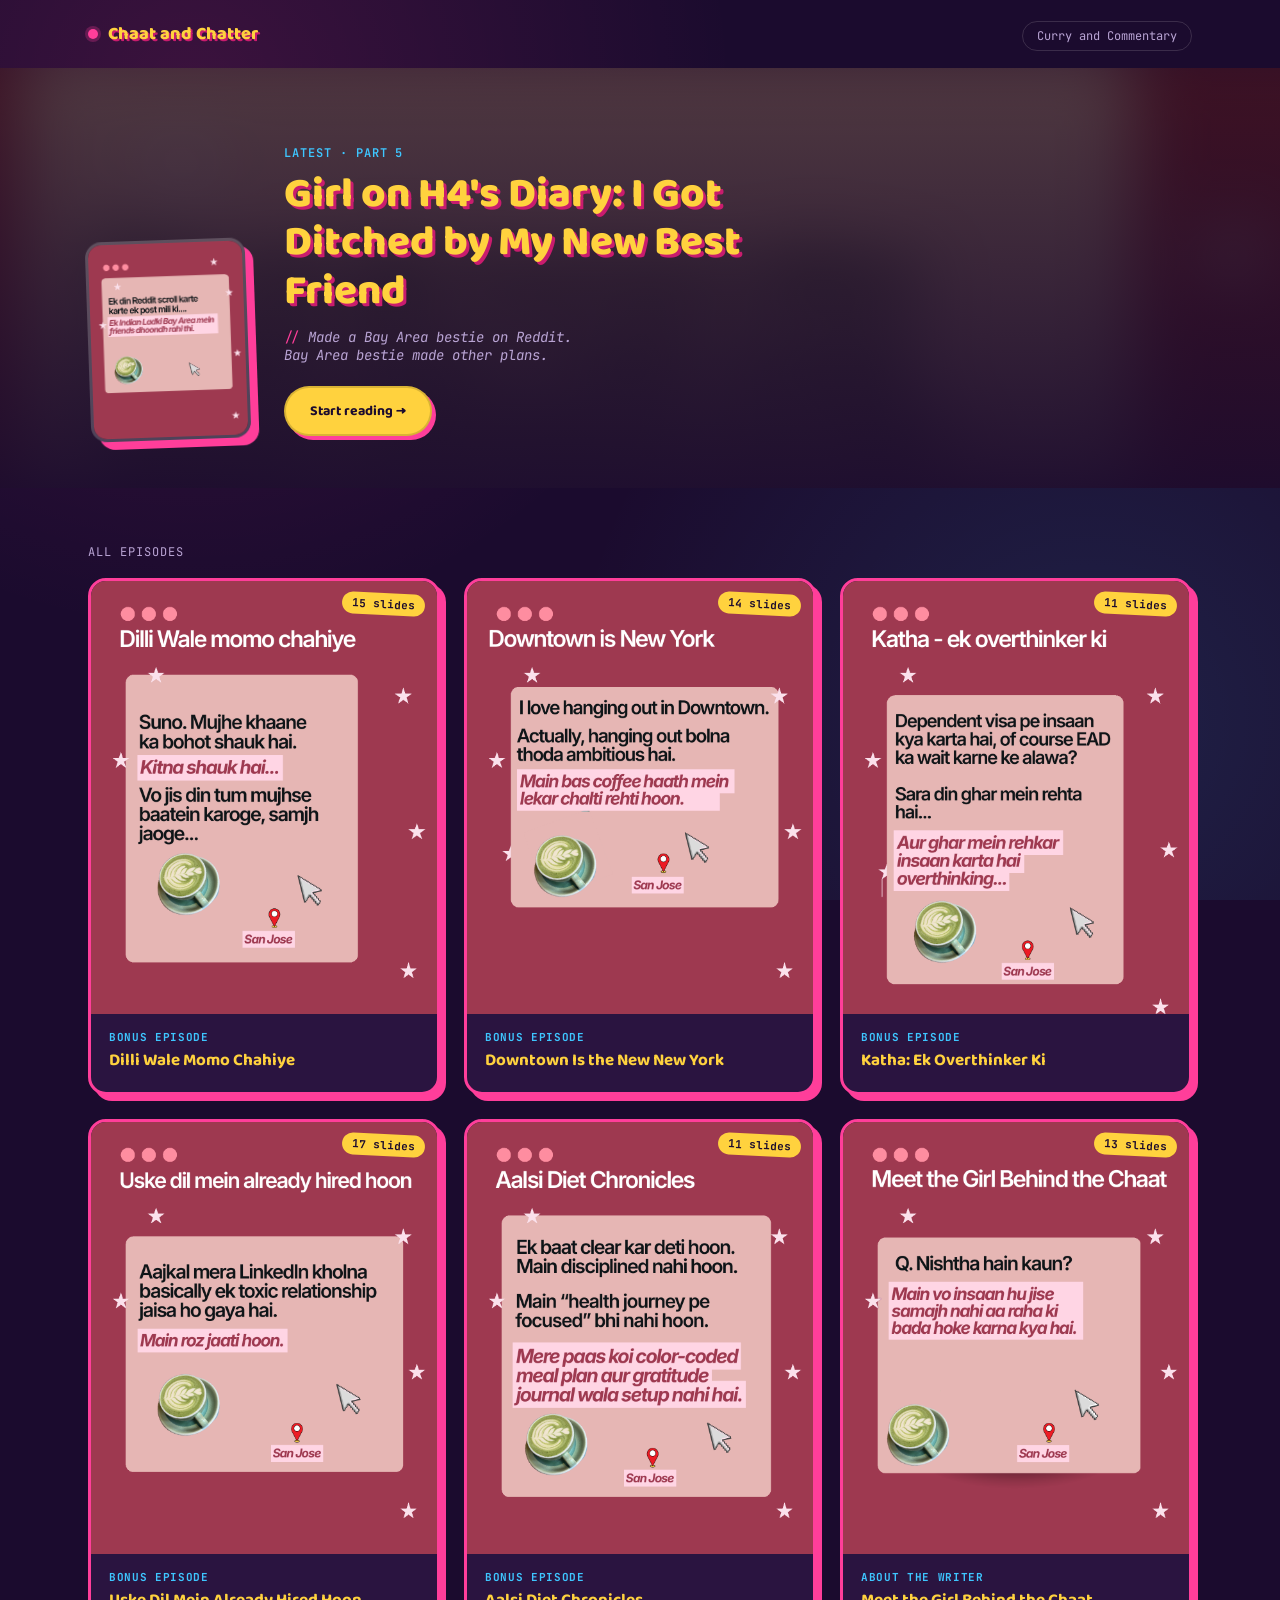
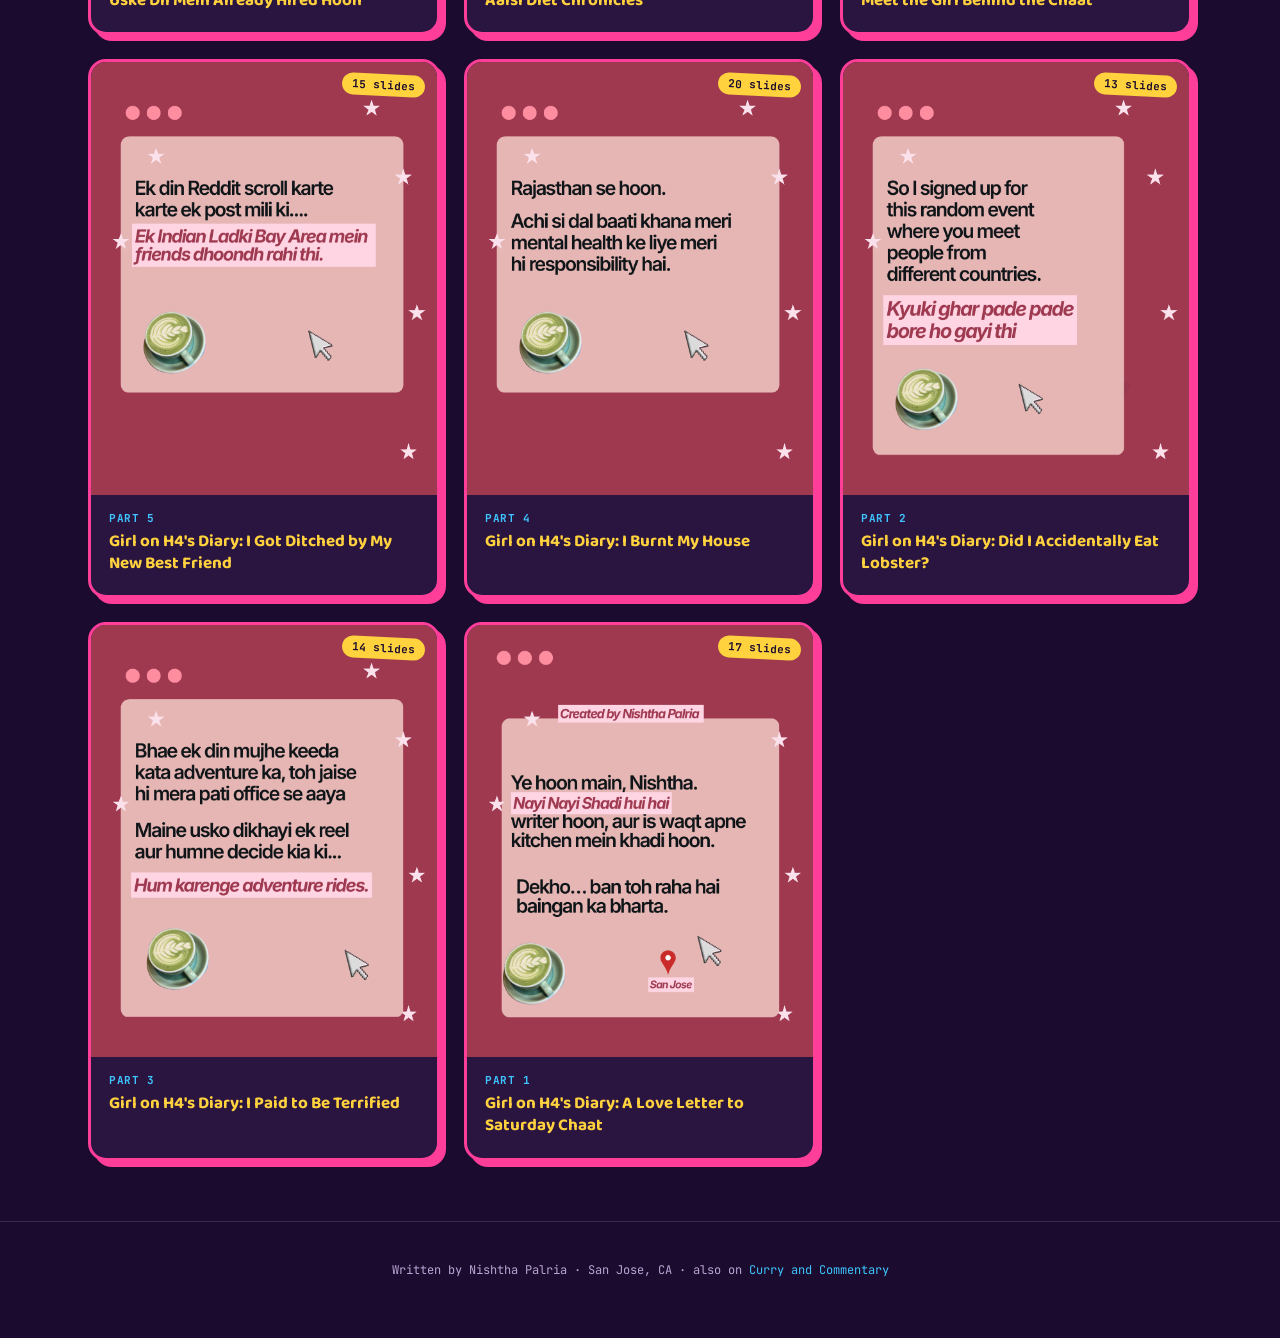
==== commit 0569d0c7: "Add files via upload" ====
--- a/index.html
+++ b/index.html
@@ -30,6 +30,50 @@
 
   <div class="section-label">All episodes</div>
   <div class="episode-grid">
+
+    <a class="ep-card" href="momo.html">
+      <div class="ep-card-img">
+        <img src="momo-slide-01.png" alt="">
+        <div class="ep-card-count">15 slides</div>
+      </div>
+      <div class="ep-card-body">
+        <div class="ep-card-part">Bonus episode</div>
+        <div class="ep-card-title">Dilli Wale Momo Chahiye</div>
+      </div>
+    </a>
+
+    <a class="ep-card" href="downtown.html">
+      <div class="ep-card-img">
+        <img src="downtown-slide-01.png" alt="">
+        <div class="ep-card-count">14 slides</div>
+      </div>
+      <div class="ep-card-body">
+        <div class="ep-card-part">Bonus episode</div>
+        <div class="ep-card-title">Downtown Is the New New York</div>
+      </div>
+    </a>
+
+    <a class="ep-card" href="katha.html">
+      <div class="ep-card-img">
+        <img src="katha-slide-01.png" alt="">
+        <div class="ep-card-count">11 slides</div>
+      </div>
+      <div class="ep-card-body">
+        <div class="ep-card-part">Bonus episode</div>
+        <div class="ep-card-title">Katha: Ek Overthinker Ki</div>
+      </div>
+    </a>
+
+    <a class="ep-card" href="hired.html">
+      <div class="ep-card-img">
+        <img src="hired-slide-01.png" alt="">
+        <div class="ep-card-count">17 slides</div>
+      </div>
+      <div class="ep-card-body">
+        <div class="ep-card-part">Bonus episode</div>
+        <div class="ep-card-title">Uske Dil Mein Already Hired Hoon</div>
+      </div>
+    </a>
 
     <a class="ep-card" href="aalsi.html">
         <div class="ep-card-img"><img src="aalsi-slide-01.png" alt=""><div class="ep-card-count">11 slides</div></div>
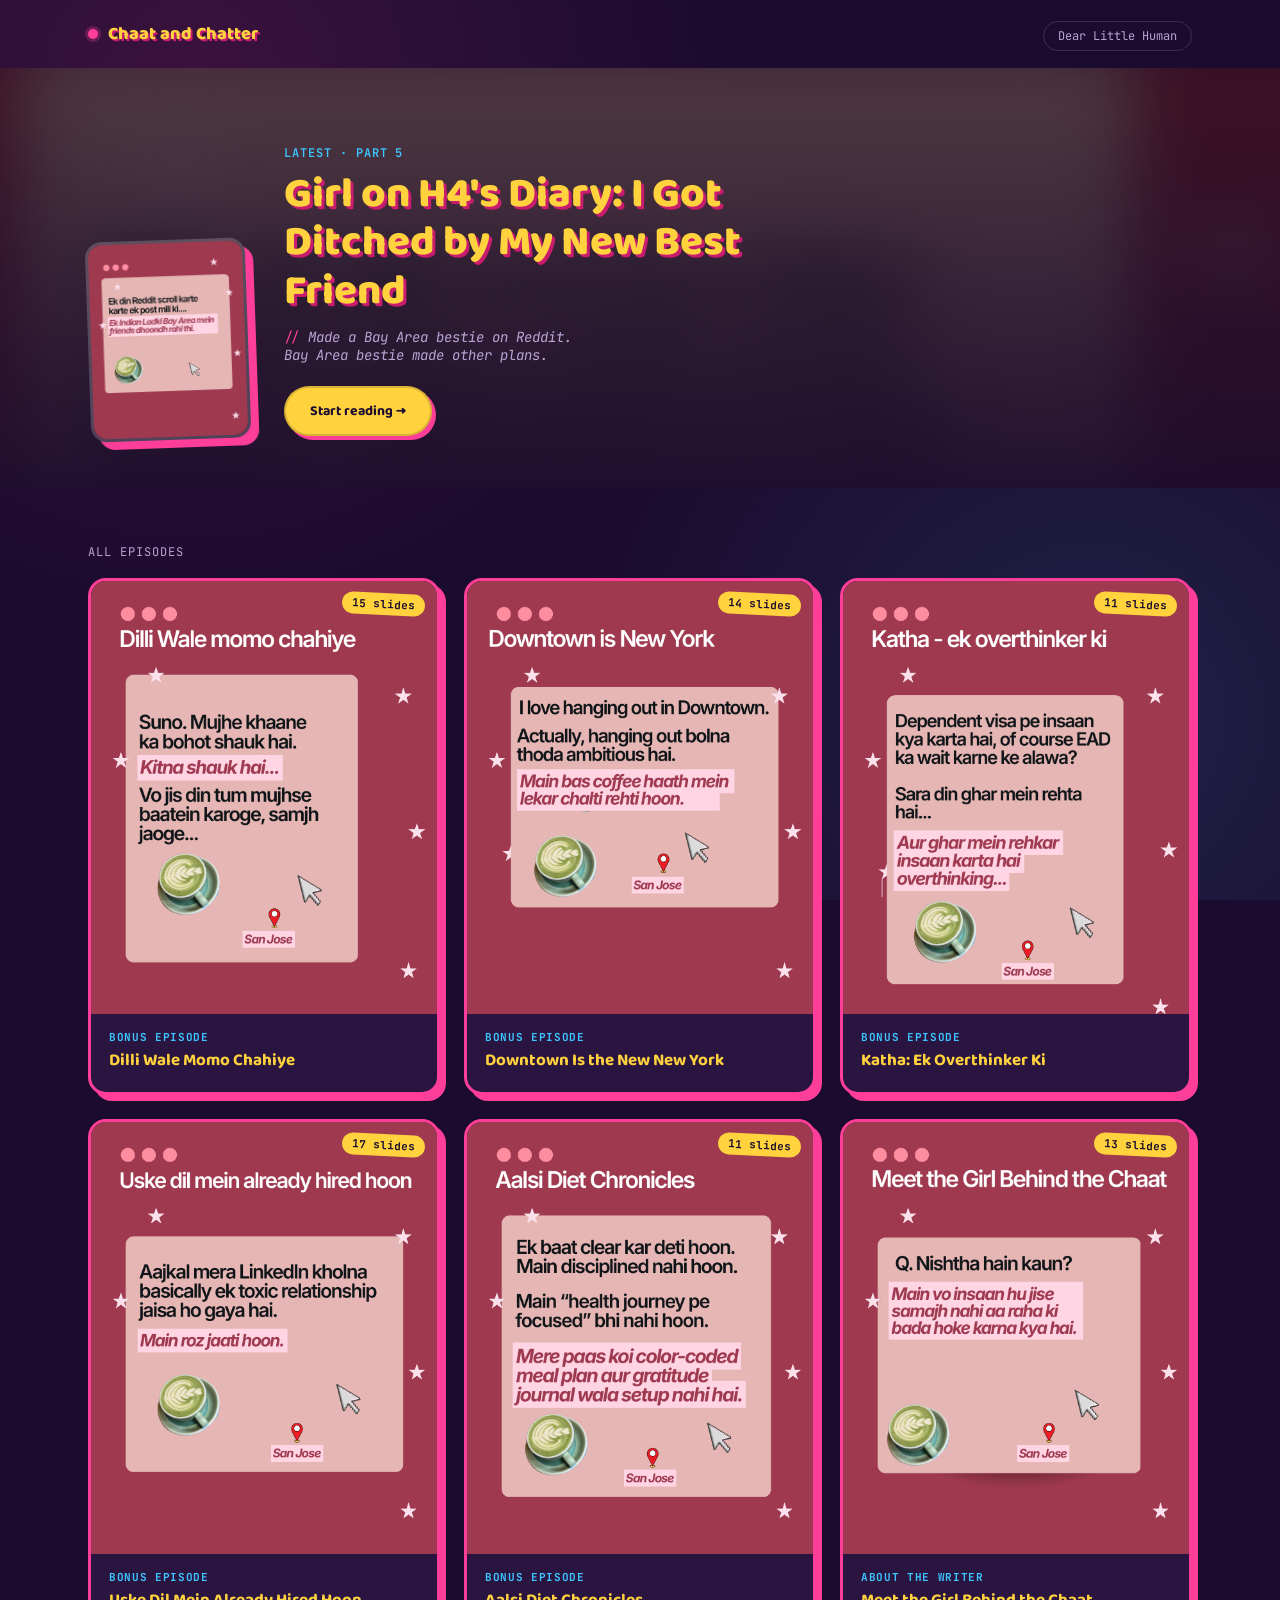
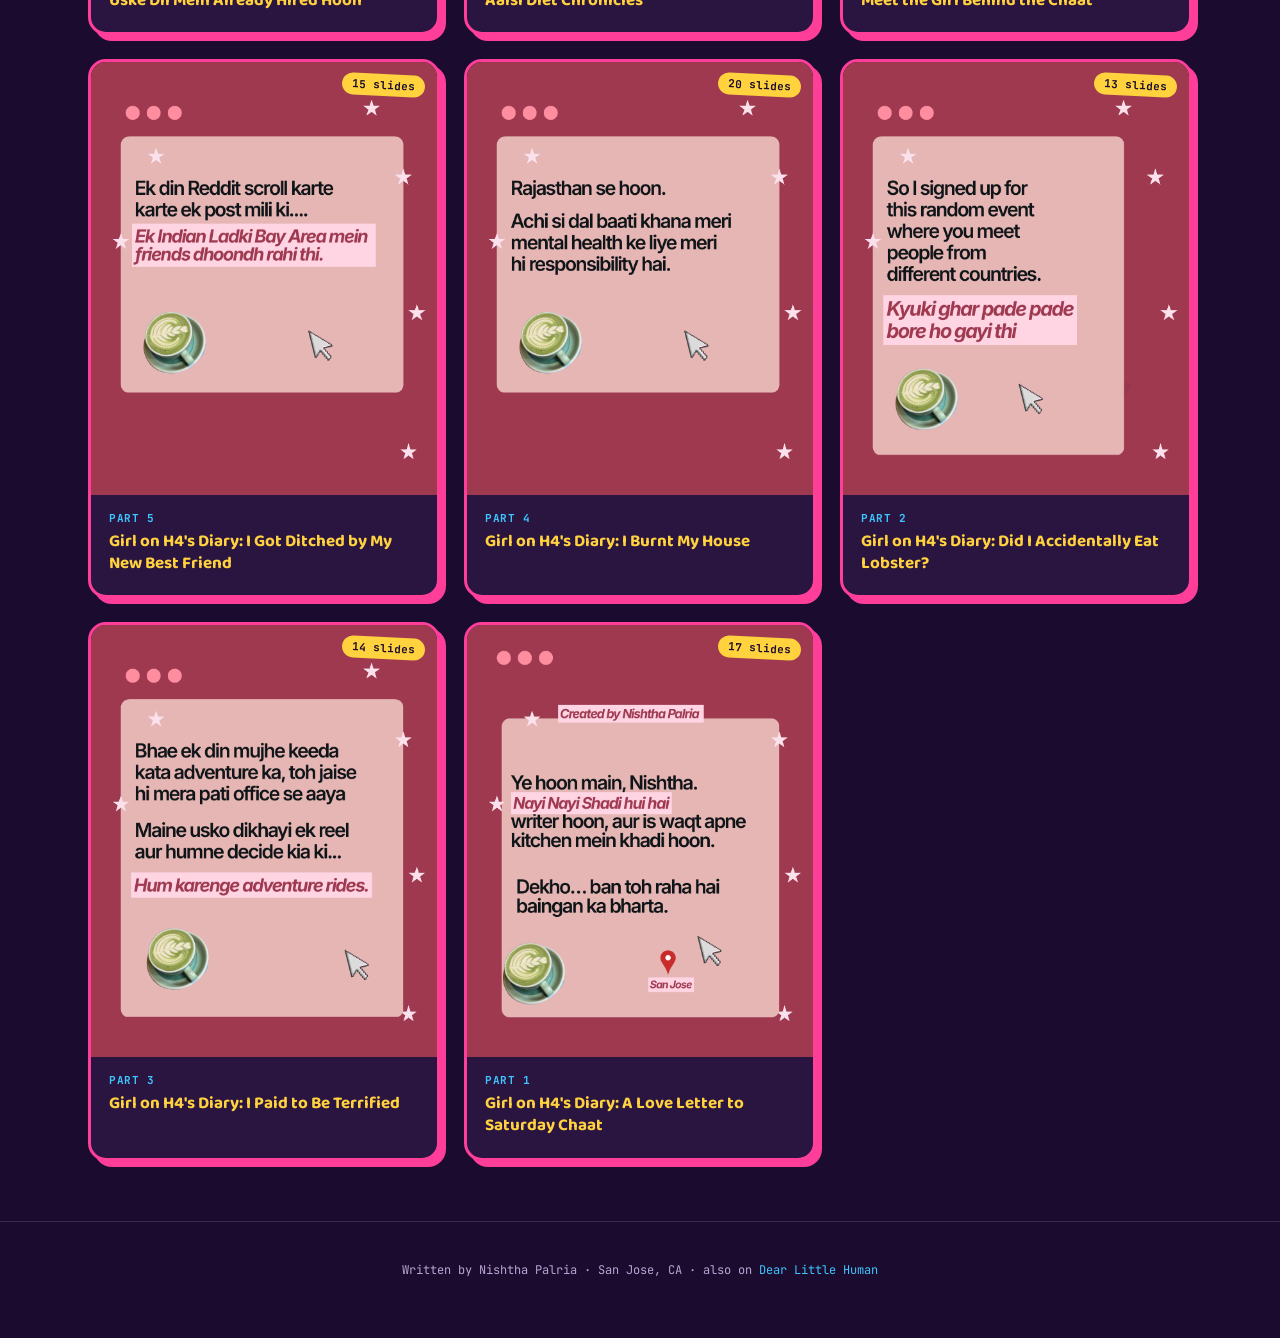
==== commit 88846532: "Update index.html" ====
--- a/index.html
+++ b/index.html
@@ -11,7 +11,7 @@
 
   <header class="site-header">
     <div class="brand"><span class="dot"></span> Chaat and Chatter</div>
-    <nav><a href="https://nishthapalria.github.io/curryandcommentary/">Curry and Commentary</a></nav>
+    <nav><a href="https://nishthapalria.github.io/dearlittlehuman/">Dear Little Human</a></nav>
   </header>
 
   <section class="hero">
@@ -147,7 +147,7 @@
 
   </div>
 
-  <footer class="site-footer">Written by Nishtha Palria &middot; San Jose, CA &middot; also on <a href="https://nishthapalria.github.io/curryandcommentary/" style="color: var(--blue);">Curry and Commentary</a></footer>
+  <footer class="site-footer">Written by Nishtha Palria &middot; San Jose, CA &middot; also on <a href="https://nishthapalria.github.io/dearlittlehuman/" style="color: var(--blue);">Dear Little Human</a></footer>
 
 </body>
 </html>
